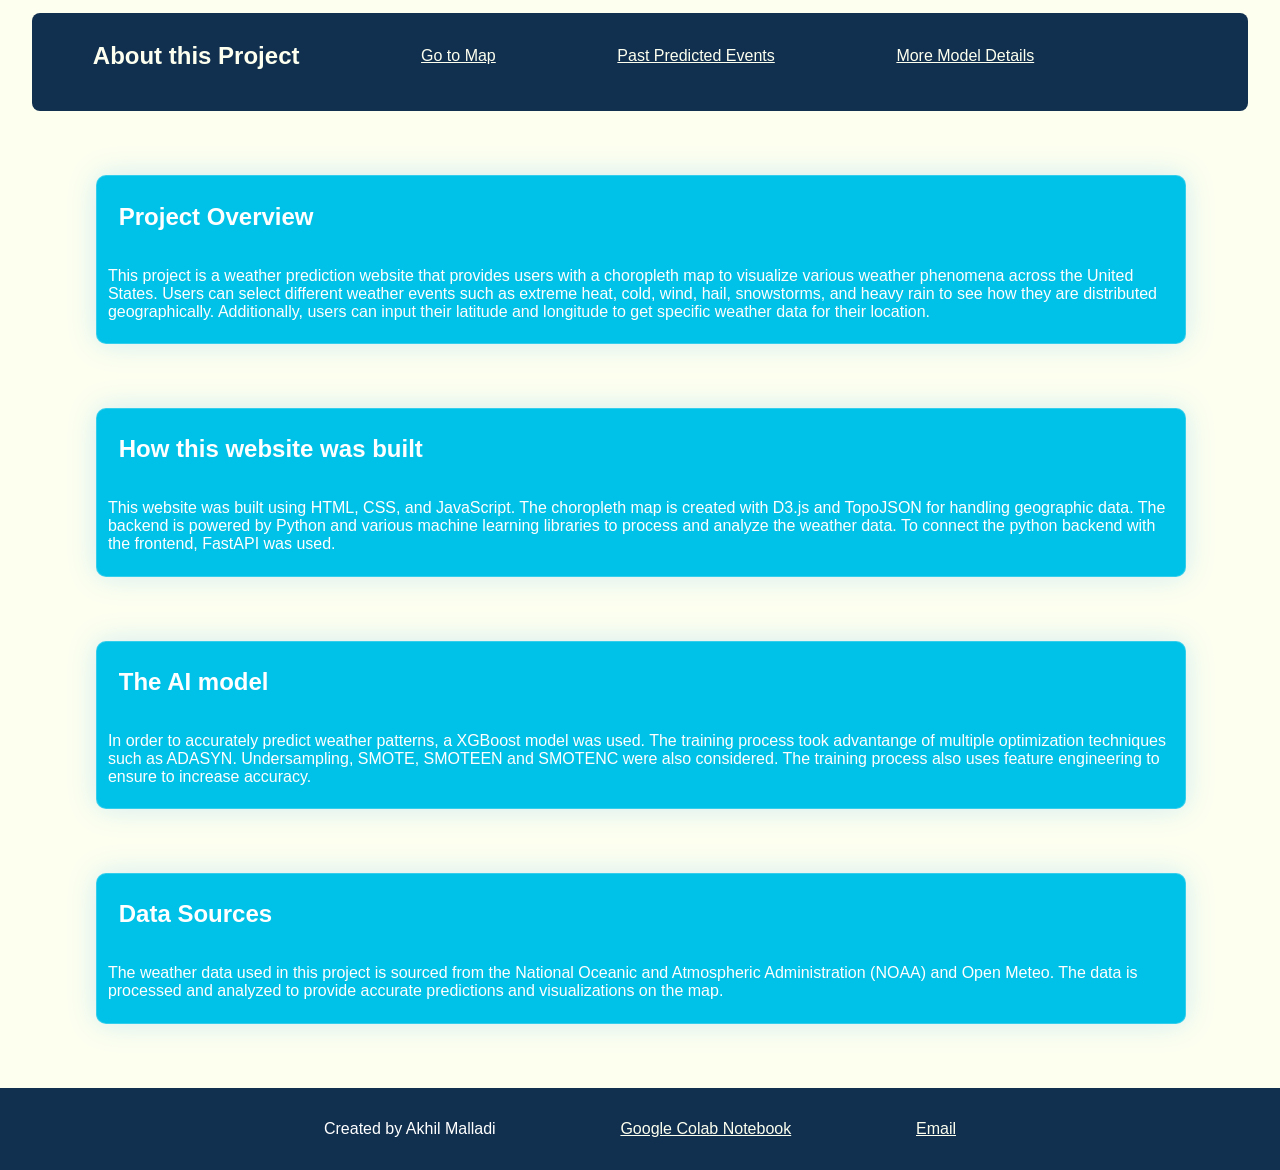
==== AboutPage.html @ 003482dd "Added in the files for the project" ====
<!DOCTYPE html>
<html lang="en">
    <head>
        <meta charset="utf-8" />
        <meta name="viewport" content="width=device-width, initial-scale=1" />
        <title>About this Project</title>
        <link rel="stylesheet" href="styles.css" />
    </head>
    <body>
        <header>
            <div class="header" id="header">
                <h1 class="title">About this Project</h1>
                <a href="/WeatherProject.html" class="links">Go to Map</a>
                <a href="/CorrectlyPredictedEvents.html" class="links">Past Predicted Events</a>
                <a href="/Interpretability.html" class="links">More Model Details</a>
            </div>
        </header>

        <section>
            <div class="box">
                <h2 class="intro-heading">Project Overview</h2>
                <p class="box-text">This project is a weather prediction website 
                    that provides users with a choropleth map to visualize various 
                    weather phenomena across the United States. Users can select 
                    different weather events such as extreme heat, cold, wind, hail, 
                    snowstorms, and heavy rain to see how they are distributed 
                    geographically. Additionally, users can input their latitude and 
                    longitude to get specific weather data for their location.</p>
            </div>
        </section>

        <section>
            <div class="box">
                <h2 class="intro-heading">How this website was built</h2>
                <p class="box-text">This website was built using HTML, CSS, and JavaScript.
                    The choropleth map is created with D3.js and TopoJSON for handling 
                    geographic data. The backend is powered by Python and various machine
                    learning libraries to process and analyze the weather data. To connect
                    the python backend with the frontend, FastAPI was used.</p>
            </div>
        </section>

        <section>
            <div class="box">
                <h2 class="intro-heading">The AI model</h2>
                <p class="box-text">In order to accurately predict weather patterns, a
                    XGBoost model was used. The training process took advantange of
                    multiple optimization techniques such as ADASYN. Undersampling,
                    SMOTE, SMOTEEN and SMOTENC were also considered. The training
                    process also uses feature engineering to ensure to increase
                    accuracy.</p>
            </div>
        </section>

        <section>
            <div class="box">
                <h2 class="intro-heading">Data Sources</h2>
                <p class="box-text">The weather data used in this project is sourced from the 
                    National Oceanic and Atmospheric Administration (NOAA) and Open Meteo. 
                    The data is processed and analyzed to provide accurate predictions 
                    and visualizations on the map.</p>
            </div>
        </section>

        <section>
            <div class = "footer" id="footer">
                <p class="footer-text">Created by Akhil Malladi</p>
                <a class="links"href="https://colab.research.google.com/drive/1jI8qucsOci0f_3tfKZo846Jtg3GLrL-D#scrollTo=Xz_OLnbA_NRO">Google Colab Notebook</a>
                <a class="links" href="mailto:akhil.m.malladi@gmail.com">Email</a>
            </div>
        </section>
    <script src="script.js"></script>
    </body>
</html>
---- styles.css ----
:root {
  --header-bg: #112F4E;
  --header-text: #fdffef;
  --box-bg: #00C1E7;
  --box-shadow: #D2EBF1;
  --accent-color: #D83933;
  --page-bg: #fdffef;
}

body {
  padding: 0;
  margin: 0;
  font-family: Arial, sans-serif;
  background-color: var(--page-bg);
  color: #000000;
  transition: background-color 0.8s ease;
  box-sizing: border-box;
}

.header {
  margin-top:1%;
  background-color: var(--header-bg);
  color: var(--header-text);
  display: flex;
  flex-wrap: nowrap;
  align-items: center;
  transition: transform 0.5s ease, box-shadow 0.5s ease;
  border-radius: 0.5em;
  width: 95%;
  padding-bottom: 2%;
  padding-top:1%;
  margin-left:2.5%;
  margin-right:2.5%;
  align-self:center;
}

.title {
  margin-left: 5%;
  font-size: 1.5em;
  font-weight: bold;
}

.links {
  text-decoration: underline;
  align-self: center;
  margin-left: 10%;
  font-size: 1em;
  color:var(--header-text);
}

.box {
  width: 85%;
  background: var(--box-bg);
  margin-left: 7.5%;
  margin-right: 7.5%;
  margin-top: 5%;
  border: 0.1em solid rgba(255, 255, 255, 0.2);
  border-radius: 10px;
  padding: 0.5% 0;
  box-shadow: var(--box-shadow) 0px 0px 30px;
  transition: background-color 0.5s ease, box-shadow 0.5s ease, transform 0.5s ease;
  display: flex;
  flex-direction: column;
  align-items: center;
}

.intro-heading {
  font-size: 1.5em;
  color: white;
  margin-left: 2%;
  align-self: flex-start;
}

.dropdown, .refresh {
  background: var(--accent-color);
  color: white;
  border: none;
  border-radius: 5px;
  padding: 0.5em 1em;
  cursor: pointer;
  font-size: 1em;
  margin: 0.5em;
  transition: background-color 0.8s ease;
}

.map {
  z-index: 1;
  width: 100%;
}
.location-input {
  width: 200px;
  padding: 0.5em;
  margin: 0.5em;
  margin-left:5%;
  border: none;
  border-radius: 5px; 
  color:black;
  align-self: flex-start;
}
.location-input::placeholder {
  color: black;
}
.footer{
  background-color: var(--header-bg);
  color: var(--header-text);
  padding: 1em;
  text-align: center;
  transition: background-color 0.8s ease, color 0.8s ease;
  display:flex;
  justify-content: center;
  color:#ffffff;
  align-self:baseline;
  margin-top:5%;
}

.box-text{
  color:white;
  margin-left: 1%;
  margin-right: 1%;
}

.event-box {
  width: 30%;
  background: var(--box-bg);
  margin: 1em auto;
  border: 0.1em solid rgba(255, 255, 255, 0.2);
  border-radius: 10px;
  padding: 0.5% 0;
  box-shadow: var(--box-shadow) 0px 0px 30px;
  transition: transform 0.4s ease, box-shadow 0.4s ease, background-color 0.4s ease;
  display: flex;
  flex-direction: column;
  align-items: center;
  color:white;
  margin-left: 1.5%;
}

.event-heading {
  color:white;
  font-size: 1em;
  align-self: center;
}

.events-text{
  color:white;
  margin: 5%;
}
.events{
  display:flex;
  flex-wrap: wrap;
}

.data-box {
  margin-top:15%;
  width: 45%;                /* Adjusted width to fit side-by-side */
  background: rgba(255, 255, 255, 0.1); /* Subtle contrast */
  border-radius: 10px;
  padding: 15px;
  margin-top: 0;             /* Remove the top margin */
  margin-right: 0;           /* Let Flexbox handle the right alignment */
  display: flex;
  flex-direction: column;
  box-shadow: var(--box-shadow) 0px 0px 15px;
  /* REMOVE: position: absolute; */
}
.results-header{
  color:white;
  font-size:1.5em;
  align-self:center;
  margin-top:2%;
  margin-left:30%;
  padding-right:30%;
  position: absolute;
}

.data-header {
  color: white;
  font-size: 1em;
  align-self: flex-start;
  margin-top: 2%;
  margin-left: 10%;
  
  /* These lines fix the wrapping issue */
  white-space: nowrap;       /* Forces text to stay on one line */
  overflow: hidden;          /* Ensures it doesn't spill out of the box */
  text-overflow: ellipsis;   /* Optional: adds '...' if it's truly too long */
}

.data-results{
  color:white;
  font-size:1em;
  align-self:flex-end;
  margin-top:2%;
  margin-right:10%;
  
}

.outer-box{
  width: 90%;
  background: var(--box-bg);
  margin: 20px auto;
  border-radius: 10px;
  padding: 20px;
  display: flex;             /* Enable Flexbox */
  flex-direction: row;       /* Align items side-by-side */
  justify-content: space-between; /* Pushes inputs left and data-box right */
  align-items: flex-start;   /* Aligns both to the top */
  position: relative;
}

.data-container{
  margin-top:20%;  
  display: flex;
  width: 100%;
  flex-direction: row;       /* Align items side-by-side */
  justify-content: space-between; /* Pushes inputs left and data-box right */
  align-items: flex-start;   /* Aligns both to the top */
  position: relative;
  transition: background-color 0.8s ease;
}

.data-container > div:first-child {
  min-width: 200px; /* Adjust this number until it looks perfect */
}
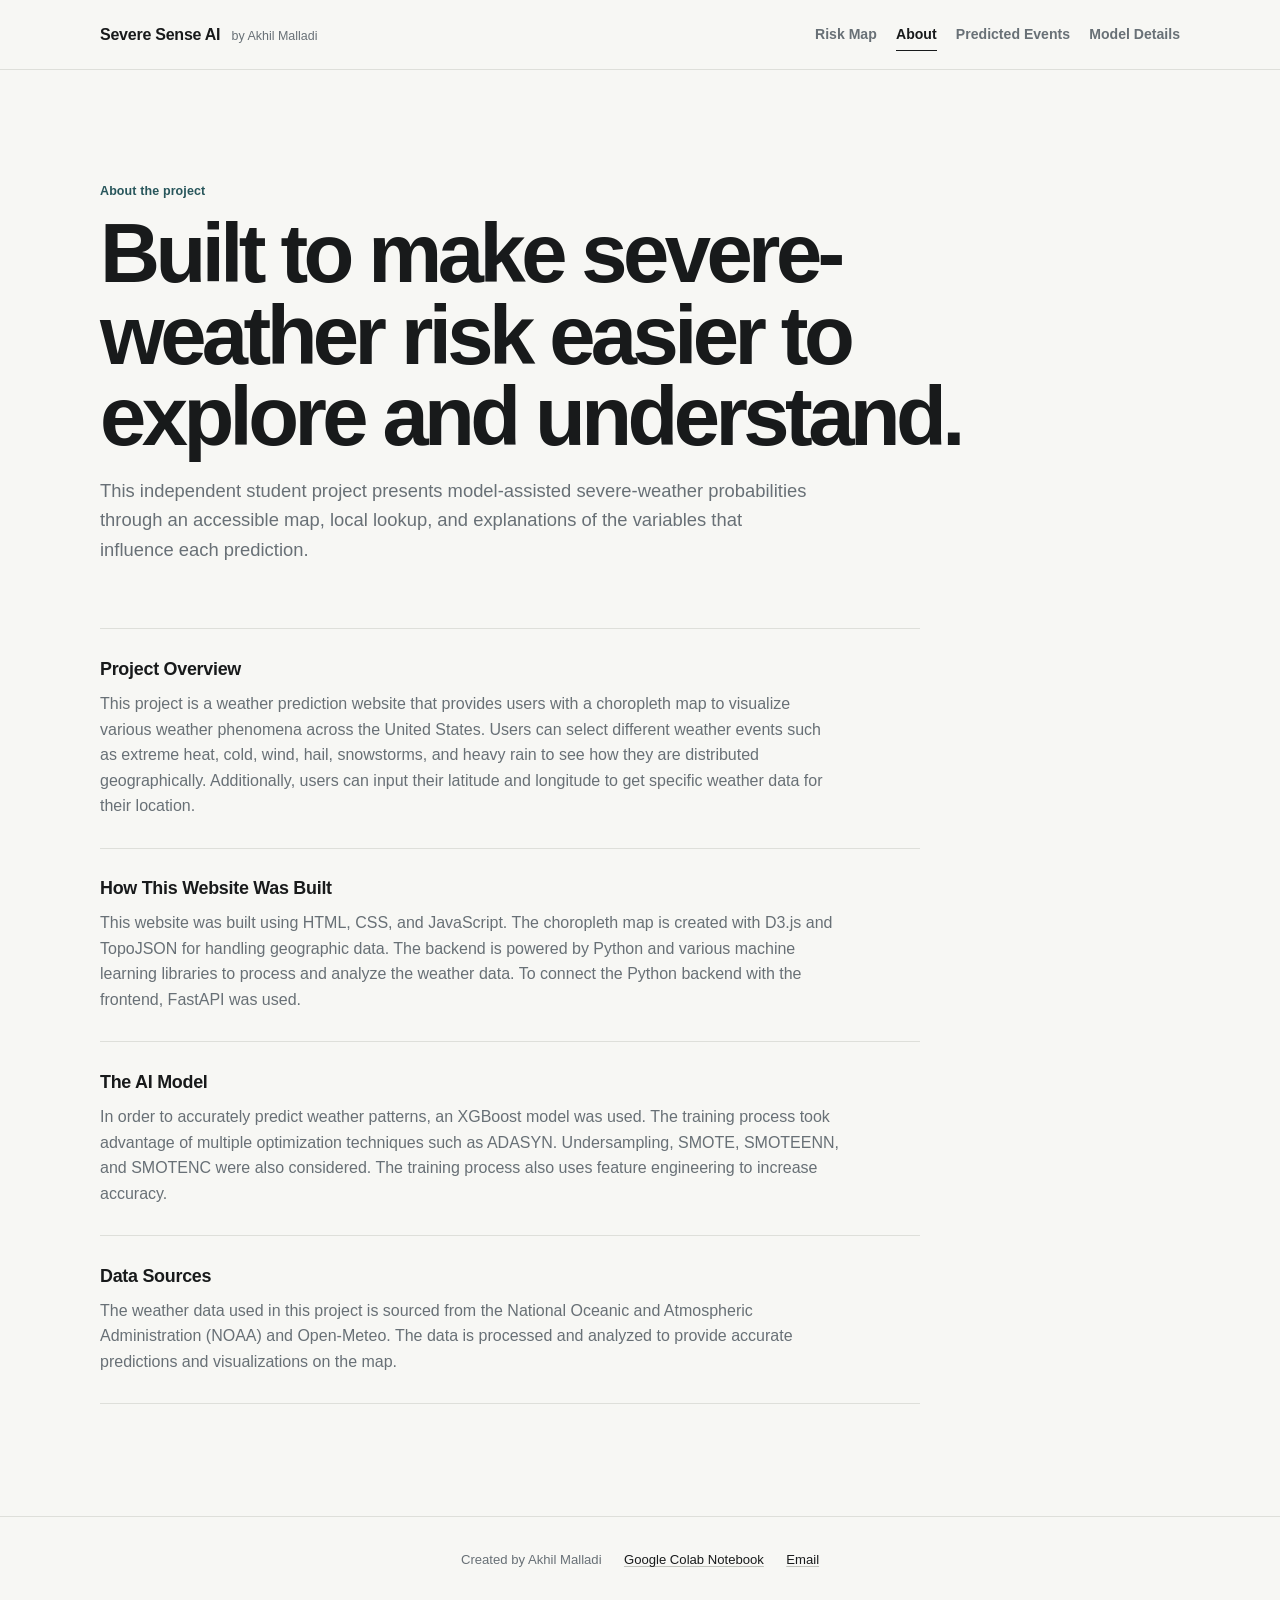
==== commit e6977e92: "Add files via upload" ====
--- a/AboutPage.html
+++ b/AboutPage.html
@@ -1,74 +1,94 @@
-<!DOCTYPE html>
-<html lang="en">
-    <head>
-        <meta charset="utf-8" />
-        <meta name="viewport" content="width=device-width, initial-scale=1" />
-        <title>About this Project</title>
-        <link rel="stylesheet" href="styles.css" />
-    </head>
-    <body>
-        <header>
-            <div class="header" id="header">
-                <h1 class="title">About this Project</h1>
-                <a href="/WeatherProject.html" class="links">Go to Map</a>
-                <a href="/CorrectlyPredictedEvents.html" class="links">Past Predicted Events</a>
-                <a href="/Interpretability.html" class="links">More Model Details</a>
-            </div>
-        </header>
-
-        <section>
-            <div class="box">
-                <h2 class="intro-heading">Project Overview</h2>
-                <p class="box-text">This project is a weather prediction website 
-                    that provides users with a choropleth map to visualize various 
-                    weather phenomena across the United States. Users can select 
-                    different weather events such as extreme heat, cold, wind, hail, 
-                    snowstorms, and heavy rain to see how they are distributed 
-                    geographically. Additionally, users can input their latitude and 
-                    longitude to get specific weather data for their location.</p>
-            </div>
-        </section>
-
-        <section>
-            <div class="box">
-                <h2 class="intro-heading">How this website was built</h2>
-                <p class="box-text">This website was built using HTML, CSS, and JavaScript.
-                    The choropleth map is created with D3.js and TopoJSON for handling 
-                    geographic data. The backend is powered by Python and various machine
-                    learning libraries to process and analyze the weather data. To connect
-                    the python backend with the frontend, FastAPI was used.</p>
-            </div>
-        </section>
-
-        <section>
-            <div class="box">
-                <h2 class="intro-heading">The AI model</h2>
-                <p class="box-text">In order to accurately predict weather patterns, a
-                    XGBoost model was used. The training process took advantange of
-                    multiple optimization techniques such as ADASYN. Undersampling,
-                    SMOTE, SMOTEEN and SMOTENC were also considered. The training
-                    process also uses feature engineering to ensure to increase
-                    accuracy.</p>
-            </div>
-        </section>
-
-        <section>
-            <div class="box">
-                <h2 class="intro-heading">Data Sources</h2>
-                <p class="box-text">The weather data used in this project is sourced from the 
-                    National Oceanic and Atmospheric Administration (NOAA) and Open Meteo. 
-                    The data is processed and analyzed to provide accurate predictions 
-                    and visualizations on the map.</p>
-            </div>
-        </section>
-
-        <section>
-            <div class = "footer" id="footer">
-                <p class="footer-text">Created by Akhil Malladi</p>
-                <a class="links"href="https://colab.research.google.com/drive/1jI8qucsOci0f_3tfKZo846Jtg3GLrL-D#scrollTo=Xz_OLnbA_NRO">Google Colab Notebook</a>
-                <a class="links" href="mailto:akhil.m.malladi@gmail.com">Email</a>
-            </div>
-        </section>
-    <script src="script.js"></script>
-    </body>
-</html>+<!DOCTYPE html>
+<html lang="en">
+  <head>
+    <meta charset="utf-8" />
+    <meta name="viewport" content="width=device-width, initial-scale=1" />
+    <title>About | Severe Sense AI</title>
+    <link rel="stylesheet" href="styles.css" />
+  </head>
+  <body>
+    <a class="skip-link" href="#main">Skip to main content</a>
+
+    <header class="site-header" id="header">
+<div class="masthead">
+        <a class="brand" href="WeatherProject.html" aria-label="Severe Sense AI home">
+          <span class="title">Severe Sense AI</span>
+          <span class="brand-note">by Akhil Malladi</span>
+        </a>
+
+        <nav class="nav" aria-label="Primary navigation">
+          <a class="nav-link" href="WeatherProject.html">Risk Map</a>
+          <a class="nav-link active" href="AboutPage.html">About</a>
+          <a class="nav-link" href="CorrectlyPredictedEvents.html">Predicted Events</a>
+          <a class="nav-link" href="Interpretability.html">Model Details</a>
+        </nav>
+      </div>
+    </header>
+
+    <main id="main">
+      <section class="page-intro">
+        <p class="eyebrow">About the project</p>
+        <h1>Built to make severe-weather risk easier to explore and understand.</h1>
+        <p>
+          This independent student project presents model-assisted severe-weather
+          probabilities through an accessible map, local lookup, and explanations
+          of the variables that influence each prediction.
+        </p>
+      </section>
+
+      <section class="content-grid">
+        <article class="briefing-section">
+          <h2>Project Overview</h2>
+          <p>
+            This project is a weather prediction website that provides users with a
+            choropleth map to visualize various weather phenomena across the United
+            States. Users can select different weather events such as extreme heat,
+            cold, wind, hail, snowstorms, and heavy rain to see how they are
+            distributed geographically. Additionally, users can input their latitude
+            and longitude to get specific weather data for their location.
+          </p>
+        </article>
+
+        <article class="briefing-section">
+          <h2>How This Website Was Built</h2>
+          <p>
+            This website was built using HTML, CSS, and JavaScript. The choropleth
+            map is created with D3.js and TopoJSON for handling geographic data. The
+            backend is powered by Python and various machine learning libraries to
+            process and analyze the weather data. To connect the Python backend with
+            the frontend, FastAPI was used.
+          </p>
+        </article>
+
+        <article class="briefing-section">
+          <h2>The AI Model</h2>
+          <p>
+            In order to accurately predict weather patterns, an XGBoost model was
+            used. The training process took advantage of multiple optimization
+            techniques such as ADASYN. Undersampling, SMOTE, SMOTEENN, and SMOTENC
+            were also considered. The training process also uses feature engineering
+            to increase accuracy.
+          </p>
+        </article>
+
+        <article class="briefing-section">
+          <h2>Data Sources</h2>
+          <p>
+            The weather data used in this project is sourced from the National
+            Oceanic and Atmospheric Administration (NOAA) and Open-Meteo. The data is
+            processed and analyzed to provide accurate predictions and visualizations
+            on the map.
+          </p>
+        </article>
+      </section>
+    </main>
+
+    <footer class="footer" id="footer">
+      <p class="footer-text">Created by Akhil Malladi</p>
+      <a href="https://colab.research.google.com/drive/1jI8qucsOci0f_3tfKZo846Jtg3GLrL-D#scrollTo=Xz_OLnbA_NRO">Google Colab Notebook</a>
+      <a href="mailto:akhil.m.malladi@gmail.com">Email</a>
+    </footer>
+
+    <script src="script.js"></script>
+  </body>
+</html>
--- a/styles.css
+++ b/styles.css
@@ -1,224 +1,590 @@
-:root {
-  --header-bg: #112F4E;
-  --header-text: #fdffef;
-  --box-bg: #00C1E7;
-  --box-shadow: #D2EBF1;
-  --accent-color: #D83933;
-  --page-bg: #fdffef;
-}
-
-body {
-  padding: 0;
-  margin: 0;
-  font-family: Arial, sans-serif;
-  background-color: var(--page-bg);
-  color: #000000;
-  transition: background-color 0.8s ease;
-  box-sizing: border-box;
-}
-
-.header {
-  margin-top:1%;
-  background-color: var(--header-bg);
-  color: var(--header-text);
-  display: flex;
-  flex-wrap: nowrap;
-  align-items: center;
-  transition: transform 0.5s ease, box-shadow 0.5s ease;
-  border-radius: 0.5em;
-  width: 95%;
-  padding-bottom: 2%;
-  padding-top:1%;
-  margin-left:2.5%;
-  margin-right:2.5%;
-  align-self:center;
-}
-
-.title {
-  margin-left: 5%;
-  font-size: 1.5em;
-  font-weight: bold;
-}
-
-.links {
-  text-decoration: underline;
-  align-self: center;
-  margin-left: 10%;
-  font-size: 1em;
-  color:var(--header-text);
-}
-
-.box {
-  width: 85%;
-  background: var(--box-bg);
-  margin-left: 7.5%;
-  margin-right: 7.5%;
-  margin-top: 5%;
-  border: 0.1em solid rgba(255, 255, 255, 0.2);
-  border-radius: 10px;
-  padding: 0.5% 0;
-  box-shadow: var(--box-shadow) 0px 0px 30px;
-  transition: background-color 0.5s ease, box-shadow 0.5s ease, transform 0.5s ease;
-  display: flex;
-  flex-direction: column;
-  align-items: center;
-}
-
-.intro-heading {
-  font-size: 1.5em;
-  color: white;
-  margin-left: 2%;
-  align-self: flex-start;
-}
-
-.dropdown, .refresh {
-  background: var(--accent-color);
-  color: white;
-  border: none;
-  border-radius: 5px;
-  padding: 0.5em 1em;
-  cursor: pointer;
-  font-size: 1em;
-  margin: 0.5em;
-  transition: background-color 0.8s ease;
-}
-
-.map {
-  z-index: 1;
-  width: 100%;
-}
-.location-input {
-  width: 200px;
-  padding: 0.5em;
-  margin: 0.5em;
-  margin-left:5%;
-  border: none;
-  border-radius: 5px; 
-  color:black;
-  align-self: flex-start;
-}
-.location-input::placeholder {
-  color: black;
-}
-.footer{
-  background-color: var(--header-bg);
-  color: var(--header-text);
-  padding: 1em;
-  text-align: center;
-  transition: background-color 0.8s ease, color 0.8s ease;
-  display:flex;
-  justify-content: center;
-  color:#ffffff;
-  align-self:baseline;
-  margin-top:5%;
-}
-
-.box-text{
-  color:white;
-  margin-left: 1%;
-  margin-right: 1%;
-}
-
-.event-box {
-  width: 30%;
-  background: var(--box-bg);
-  margin: 1em auto;
-  border: 0.1em solid rgba(255, 255, 255, 0.2);
-  border-radius: 10px;
-  padding: 0.5% 0;
-  box-shadow: var(--box-shadow) 0px 0px 30px;
-  transition: transform 0.4s ease, box-shadow 0.4s ease, background-color 0.4s ease;
-  display: flex;
-  flex-direction: column;
-  align-items: center;
-  color:white;
-  margin-left: 1.5%;
-}
-
-.event-heading {
-  color:white;
-  font-size: 1em;
-  align-self: center;
-}
-
-.events-text{
-  color:white;
-  margin: 5%;
-}
-.events{
-  display:flex;
-  flex-wrap: wrap;
-}
-
-.data-box {
-  margin-top:15%;
-  width: 45%;                /* Adjusted width to fit side-by-side */
-  background: rgba(255, 255, 255, 0.1); /* Subtle contrast */
-  border-radius: 10px;
-  padding: 15px;
-  margin-top: 0;             /* Remove the top margin */
-  margin-right: 0;           /* Let Flexbox handle the right alignment */
-  display: flex;
-  flex-direction: column;
-  box-shadow: var(--box-shadow) 0px 0px 15px;
-  /* REMOVE: position: absolute; */
-}
-.results-header{
-  color:white;
-  font-size:1.5em;
-  align-self:center;
-  margin-top:2%;
-  margin-left:30%;
-  padding-right:30%;
-  position: absolute;
-}
-
-.data-header {
-  color: white;
-  font-size: 1em;
-  align-self: flex-start;
-  margin-top: 2%;
-  margin-left: 10%;
-  
-  /* These lines fix the wrapping issue */
-  white-space: nowrap;       /* Forces text to stay on one line */
-  overflow: hidden;          /* Ensures it doesn't spill out of the box */
-  text-overflow: ellipsis;   /* Optional: adds '...' if it's truly too long */
-}
-
-.data-results{
-  color:white;
-  font-size:1em;
-  align-self:flex-end;
-  margin-top:2%;
-  margin-right:10%;
-  
-}
-
-.outer-box{
-  width: 90%;
-  background: var(--box-bg);
-  margin: 20px auto;
-  border-radius: 10px;
-  padding: 20px;
-  display: flex;             /* Enable Flexbox */
-  flex-direction: row;       /* Align items side-by-side */
-  justify-content: space-between; /* Pushes inputs left and data-box right */
-  align-items: flex-start;   /* Aligns both to the top */
-  position: relative;
-}
-
-.data-container{
-  margin-top:20%;  
-  display: flex;
-  width: 100%;
-  flex-direction: row;       /* Align items side-by-side */
-  justify-content: space-between; /* Pushes inputs left and data-box right */
-  align-items: flex-start;   /* Aligns both to the top */
-  position: relative;
-  transition: background-color 0.8s ease;
-}
-
-.data-container > div:first-child {
-  min-width: 200px; /* Adjust this number until it looks perfect */
-}+:root {
+  --ink: #181a1b;
+  --muted: #687076;
+  --accent: #356d73;
+  --accent-dark: #28565b;
+  --paper: #f7f7f4;
+  --surface: #ffffff;
+  --surface-soft: #f1f2ef;
+  --line: #dedfda;
+  --line-strong: #bfc2bc;
+  --focus: #2b6478;
+  --radius: 6px;
+}
+
+* {
+  box-sizing: border-box;
+}
+
+html {
+  background: var(--paper);
+}
+
+body {
+  margin: 0;
+  color: var(--ink);
+  background: var(--paper);
+  font-family: Inter, ui-sans-serif, -apple-system, BlinkMacSystemFont, "Segoe UI", Helvetica, Arial, sans-serif;
+  line-height: 1.6;
+  -webkit-font-smoothing: antialiased;
+}
+
+a {
+  color: inherit;
+}
+
+button,
+input,
+select {
+  font: inherit;
+}
+
+.skip-link {
+  position: absolute;
+  left: 1rem;
+  top: 0.75rem;
+  z-index: 20;
+  padding: 0.55rem 0.75rem;
+  color: #fff;
+  background: var(--ink);
+  transform: translateY(-180%);
+}
+
+.skip-link:focus {
+  transform: translateY(0);
+}
+
+.site-header {
+  background: rgba(247, 247, 244, 0.96);
+  border-bottom: 1px solid var(--line);
+}
+
+.masthead {
+  display: flex;
+  align-items: center;
+  justify-content: space-between;
+  gap: 2rem;
+  width: min(1080px, calc(100% - 2rem));
+  margin: 0 auto;
+  padding: 1rem 0;
+}
+
+.brand {
+  display: inline-flex;
+  align-items: baseline;
+  gap: 0.7rem;
+  color: var(--ink);
+  text-decoration: none;
+  white-space: nowrap;
+}
+
+.title {
+  display: block;
+  font-size: 1rem;
+  font-weight: 700;
+  letter-spacing: -0.015em;
+}
+
+.brand-note {
+  color: var(--muted);
+  font-size: 0.78rem;
+  font-weight: 500;
+}
+
+.nav {
+  display: flex;
+  flex-wrap: wrap;
+  align-items: center;
+  justify-content: flex-end;
+  gap: 0.25rem 1.2rem;
+}
+
+.nav-link {
+  position: relative;
+  padding: 0.45rem 0;
+  color: var(--muted);
+  font-size: 0.88rem;
+  font-weight: 550;
+  text-decoration: none;
+}
+
+.nav-link:hover,
+.nav-link:focus,
+.nav-link.active {
+  color: var(--ink);
+  outline: none;
+}
+
+.nav-link.active::after {
+  content: "";
+  position: absolute;
+  left: 0;
+  right: 0;
+  bottom: 0.15rem;
+  height: 1px;
+  background: var(--ink);
+}
+
+main {
+  width: min(1080px, calc(100% - 2rem));
+  margin: 0 auto;
+}
+
+.hero-panel {
+  padding: clamp(4rem, 10vw, 7rem) 0 clamp(2.7rem, 6vw, 4.5rem);
+  border-bottom: 1px solid var(--line);
+}
+
+.hero-copy {
+  max-width: 850px;
+}
+
+.eyebrow,
+.kicker,
+.event-tag {
+  margin: 0 0 0.7rem;
+  color: var(--accent-dark);
+  font-size: 0.78rem;
+  font-weight: 650;
+  letter-spacing: 0.01em;
+}
+
+.hero-copy h1,
+.page-intro h1 {
+  margin: 0 0 1.15rem;
+  max-width: 880px;
+  color: var(--ink);
+  font-size: clamp(2.5rem, 7vw, 5.2rem);
+  font-weight: 650;
+  letter-spacing: -0.055em;
+  line-height: 0.98;
+}
+
+.hero-copy p:not(.eyebrow),
+.page-intro p:not(.eyebrow) {
+  max-width: 720px;
+  margin: 0;
+  color: var(--muted);
+  font-size: clamp(1rem, 1.7vw, 1.15rem);
+}
+
+.briefing-card {
+  margin-top: 2.6rem;
+  max-width: 760px;
+}
+
+.briefing-card .kicker {
+  color: var(--muted);
+  margin-bottom: 0.8rem;
+}
+
+.stat-list {
+  display: flex;
+  flex-wrap: wrap;
+  gap: 0;
+  margin: 0;
+}
+
+.stat-list div {
+  display: flex;
+  align-items: baseline;
+  gap: 0.55rem;
+  margin-right: 1.4rem;
+  padding-right: 1.4rem;
+  border-right: 1px solid var(--line);
+}
+
+.stat-list div:last-child {
+  margin-right: 0;
+  padding-right: 0;
+  border-right: 0;
+}
+
+.stat-list dt {
+  color: var(--muted);
+  font-size: 0.78rem;
+  font-weight: 500;
+}
+
+.stat-list dd {
+  margin: 0;
+  color: var(--ink);
+  font-size: 0.95rem;
+  font-weight: 650;
+}
+
+.content-band,
+.page-intro,
+.content-grid,
+.events,
+.interpretability-grid {
+  margin: 0;
+}
+
+.content-band {
+  padding: clamp(3.2rem, 7vw, 5rem) 0;
+  border-bottom: 1px solid var(--line);
+}
+
+.section-heading {
+  max-width: 760px;
+  margin-bottom: 1.65rem;
+}
+
+.section-heading h2,
+.briefing-section h2,
+.event-heading {
+  margin: 0;
+  color: var(--ink);
+  line-height: 1.25;
+}
+
+.section-heading h2 {
+  font-size: clamp(1.75rem, 3vw, 2.35rem);
+  font-weight: 620;
+  letter-spacing: -0.035em;
+}
+
+.section-heading p:not(.eyebrow) {
+  max-width: 680px;
+  margin: 0.75rem 0 0;
+  color: var(--muted);
+}
+
+.map-shell {
+  overflow: hidden;
+  background: var(--surface);
+  border: 1px solid var(--line);
+  border-radius: var(--radius);
+}
+
+.tool-row {
+  display: flex;
+  flex-wrap: wrap;
+  align-items: center;
+  gap: 0.7rem;
+  padding: 0.85rem;
+  background: var(--surface);
+  border-bottom: 1px solid var(--line);
+}
+
+.field-label {
+  display: block;
+  color: var(--muted);
+  font-size: 0.78rem;
+  font-weight: 600;
+}
+
+.tool-row .field-label {
+  margin-right: 0.15rem;
+}
+
+.dropdown,
+.location-input {
+  min-height: 42px;
+  padding: 0.56rem 0.7rem;
+  color: var(--ink);
+  background: var(--surface);
+  border: 1px solid var(--line-strong);
+  border-radius: 4px;
+}
+
+.dropdown {
+  min-width: 200px;
+}
+
+.location-input {
+  width: 100%;
+}
+
+.location-input:focus,
+.dropdown:focus,
+.button:focus,
+.nav-link:focus {
+  outline: 2px solid var(--focus);
+  outline-offset: 2px;
+}
+
+.button {
+  min-height: 42px;
+  padding: 0.56rem 0.9rem;
+  border: 1px solid transparent;
+  border-radius: 4px;
+  font-weight: 600;
+  cursor: pointer;
+  transition: background-color 120ms ease, border-color 120ms ease;
+}
+
+.button-primary {
+  color: #fff;
+  background: var(--ink);
+}
+
+.button-primary:hover {
+  filter: brightness(0.92);
+}
+
+.button-secondary {
+  color: var(--ink);
+  background: var(--surface);
+  border-color: var(--line-strong);
+}
+
+.button-secondary:hover {
+  background: var(--surface-soft);
+}
+
+.button:disabled {
+  cursor: wait;
+  opacity: 0.65;
+}
+
+.map {
+  width: 100%;
+  min-height: 610px;
+  overflow: hidden;
+  background: #eef1ee;
+}
+
+.map svg {
+  display: block;
+  width: 100%;
+  height: auto;
+}
+
+.lookup-grid {
+  display: flex;
+  align-items: flex-start;
+  gap: clamp(1.5rem, 4vw, 3rem);
+}
+
+.lookup-form,
+.data-box {
+  width: 100%;
+}
+
+.lookup-form {
+  max-width: 360px;
+  display: flex;
+  flex-direction: column;
+  gap: 0.58rem;
+}
+
+.lookup-form .field-label:not(:first-child) {
+  margin-top: 0.35rem;
+}
+
+.button-row {
+  display: flex;
+  flex-wrap: wrap;
+  gap: 0.6rem;
+  margin-top: 0.65rem;
+}
+
+.data-box {
+  flex: 1;
+  max-width: 600px;
+  padding: 1rem 1.1rem;
+  background: var(--surface);
+  border: 1px solid var(--line);
+  border-radius: var(--radius);
+}
+
+.results-header {
+  margin: 0 0 0.65rem;
+  color: var(--ink);
+  font-size: 0.95rem;
+  font-weight: 650;
+}
+
+.data-container {
+  display: block;
+}
+
+.result-row {
+  display: flex;
+  justify-content: space-between;
+  gap: 1rem;
+  padding: 0.64rem 0;
+  border-top: 1px solid var(--line);
+}
+
+.data-header {
+  color: var(--muted);
+  font-size: 0.9rem;
+}
+
+.data-results {
+  color: var(--ink);
+  font-size: 0.9rem;
+  font-weight: 650;
+}
+
+.page-intro {
+  max-width: 900px;
+  padding: clamp(4rem, 10vw, 7rem) 0 clamp(2.5rem, 6vw, 4rem);
+}
+
+.page-intro.compact {
+  max-width: 850px;
+}
+
+.content-grid,
+.interpretability-grid,
+.events {
+  max-width: 820px;
+  padding-bottom: clamp(4rem, 8vw, 6rem);
+}
+
+.briefing-section,
+.event-box {
+  position: relative;
+  padding: 1.8rem 0;
+  background: transparent;
+  border-top: 1px solid var(--line);
+}
+
+.briefing-section:last-child,
+.event-box:last-child {
+  border-bottom: 1px solid var(--line);
+}
+
+.briefing-section h2,
+.event-heading {
+  margin-bottom: 0.65rem;
+  font-size: 1.12rem;
+  font-weight: 650;
+  letter-spacing: -0.015em;
+}
+
+.briefing-section p,
+.events-text {
+  max-width: 740px;
+  margin: 0;
+  color: var(--muted);
+}
+
+.event-tag {
+  margin-bottom: 0.35rem;
+}
+
+.hazard::before {
+  display: none;
+}
+
+.footer {
+  display: flex;
+  flex-wrap: wrap;
+  justify-content: center;
+  gap: 0.6rem 1.4rem;
+  margin-top: 1rem;
+  padding: 2rem 1rem 2.5rem;
+  color: var(--muted);
+  background: transparent;
+  border-top: 1px solid var(--line);
+  font-size: 0.82rem;
+}
+
+.footer-text {
+  margin: 0;
+}
+
+.footer a {
+  color: var(--ink);
+  text-decoration-color: var(--line-strong);
+  text-underline-offset: 0.18em;
+}
+
+#tooltip {
+  font-family: Inter, ui-sans-serif, -apple-system, BlinkMacSystemFont, "Segoe UI", Helvetica, Arial, sans-serif;
+  border-radius: 4px;
+}
+
+.map-error {
+  display: flex;
+  align-items: center;
+  justify-content: center;
+  min-height: 420px;
+  padding: 2rem;
+  color: var(--muted);
+  text-align: center;
+}
+
+@media (max-width: 760px) {
+  .masthead {
+    align-items: flex-start;
+    flex-direction: column;
+    gap: 0.75rem;
+  }
+
+  .nav {
+    justify-content: flex-start;
+    gap: 0.2rem 1rem;
+  }
+
+  .hero-copy h1,
+  .page-intro h1 {
+    font-size: clamp(2.35rem, 13vw, 4rem);
+  }
+
+  .lookup-grid {
+    flex-direction: column;
+  }
+
+  .lookup-form,
+  .data-box {
+    max-width: none;
+  }
+
+  .map {
+    min-height: 500px;
+  }
+}
+
+@media (max-width: 520px) {
+  main,
+  .masthead {
+    width: min(100% - 1.25rem, 1080px);
+  }
+
+  .brand-note {
+    display: none;
+  }
+
+  .nav {
+    width: 100%;
+  }
+
+  .nav-link {
+    font-size: 0.82rem;
+  }
+
+  .stat-list {
+    flex-direction: column;
+    gap: 0.45rem;
+  }
+
+  .stat-list div {
+    border-right: 0;
+    margin-right: 0;
+    padding-right: 0;
+  }
+
+  .tool-row {
+    align-items: stretch;
+  }
+
+  .tool-row .field-label,
+  .dropdown,
+  .tool-row .button {
+    width: 100%;
+  }
+
+  .map {
+    min-height: 390px;
+  }
+
+  .result-row {
+    align-items: baseline;
+  }
+}
